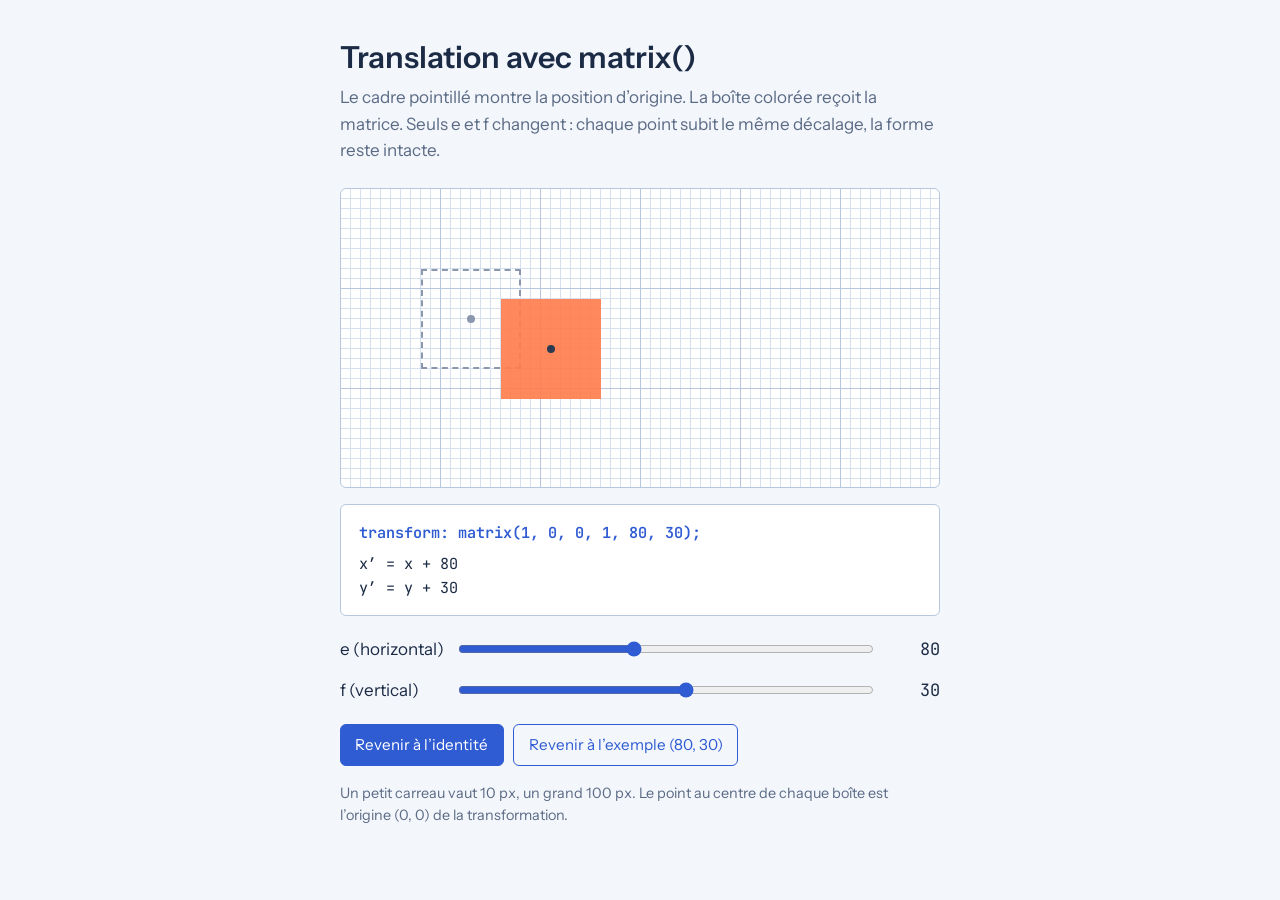
==== 01-translation/index.html @ 7845f2ae "From Claude artefact" ====
<!DOCTYPE html>
<html lang="fr">
<head>
<meta charset="UTF-8">
<meta name="viewport" content="width=device-width, initial-scale=1, viewport-fit=cover">
<title>matrix() : la translation</title>
<link rel="preconnect" href="https://fonts.googleapis.com">
<link rel="preconnect" href="https://fonts.gstatic.com" crossorigin>
<link href="https://fonts.googleapis.com/css2?family=Instrument+Sans:wght@400;600&family=JetBrains+Mono:wght@400;600&display=swap" rel="stylesheet">
<link rel="stylesheet" href="style.css">
</head>
<body>
<main>
  <h1>Translation avec matrix()</h1>
  <p>Le cadre pointillé montre la position d’origine. La boîte colorée reçoit la matrice. Seuls e et f changent : chaque point subit le même décalage, la forme reste intacte.</p>

  <div class="stage" aria-label="Zone de démonstration quadrillée, un grand carreau vaut 100 pixels">
    <div class="boite fantome"><span class="centre"></span></div>
    <div class="boite deplacee" id="boite"><span class="centre"></span></div>
  </div>

  <div class="formule" aria-live="polite">
    <span class="mono css" id="css">transform: matrix(1, 0, 0, 1, 80, 30);</span>
    <span class="mono" id="eq">x′ = x + 80
y′ = y + 30</span>
  </div>

  <div class="controles">
    <label><span>e (horizontal)</span><input type="range" id="e" min="-80" max="300" value="80"><span class="mono" id="ev">80</span></label>
    <label><span>f (vertical)</span><input type="range" id="f" min="-80" max="120" value="30"><span class="mono" id="fv">30</span></label>
    <div class="actions">
      <button class="principal" id="identite">Revenir à l’identité</button>
      <button id="exemple">Revenir à l’exemple (80, 30)</button>
    </div>
  </div>

  <p class="legende">Un petit carreau vaut 10 px, un grand 100 px. Le point au centre de chaque boîte est l’origine (0, 0) de la transformation.</p>
</main>
<script src="script.js"></script>
</body>
</html>
---- 01-translation/style.css ----
:root {
    --paper: #f3f6fb;
    --grid: #d6e0ee;
    --grid-strong: #b7c7de;
    --ink: #1c2b45;
    --muted: #5b6b85;
    --box: #ff7f50;
    --ghost: #8a97ad;
    --panel: #ffffff;
    --accent: #2f5bd3;
    color-scheme: light;
    box-sizing: border-box;
    padding-top: env(safe-area-inset-top, 0px);
    padding-bottom: env(safe-area-inset-bottom, 0px);
  }
  @media (prefers-color-scheme: dark) {
    :root:not([data-theme="light"]) {
      --paper: #121a28; --grid: #1f2b40; --grid-strong: #2d3d58;
      --ink: #e4ebf7; --muted: #9aa8c0; --box: #ff8a60; --ghost: #7d8ba3;
      --panel: #19233a; --accent: #7fa2ff; color-scheme: dark;
    }
  }
  :root[data-theme="dark"] {
    --paper: #121a28; --grid: #1f2b40; --grid-strong: #2d3d58;
    --ink: #e4ebf7; --muted: #9aa8c0; --box: #ff8a60; --ghost: #7d8ba3;
    --panel: #19233a; --accent: #7fa2ff; color-scheme: dark;
  }
  *, *::before, *::after { box-sizing: inherit; }
  html { scroll-padding-top: env(safe-area-inset-top, 0px); }
  body {
    margin: 0; background: var(--paper); color: var(--ink);
    font-family: "Instrument Sans", system-ui, -apple-system, "Segoe UI", sans-serif;
    font-size: 17px; line-height: 1.55;
  }
  main { max-width: 640px; margin: 0 auto; padding: 2.5rem 1.25rem 3rem; }
  h1 { font-size: 1.9rem; line-height: 1.2; margin: 0 0 .5rem; font-weight: 600; }
  p { margin: 0 0 1rem; color: var(--muted); max-width: 60ch; }
  code, .mono { font-family: "JetBrains Mono", ui-monospace, Menlo, Consolas, monospace; }

  .stage {
    position: relative; width: 100%; height: 300px; margin: 1.5rem 0 1rem;
    border: 1px solid var(--grid-strong); border-radius: 6px; overflow: hidden;
    background-color: var(--panel);
    background-image:
      linear-gradient(var(--grid-strong) 1px, transparent 1px),
      linear-gradient(90deg, var(--grid-strong) 1px, transparent 1px),
      linear-gradient(var(--grid) 1px, transparent 1px),
      linear-gradient(90deg, var(--grid) 1px, transparent 1px);
    background-size: 100px 100px, 100px 100px, 10px 10px, 10px 10px;
    background-position: -1px -1px;
  }
  .boite { position: absolute; top: 80px; left: 80px; width: 100px; height: 100px; }
  .fantome { border: 2px dashed var(--ghost); }
  .deplacee {
    background: var(--box); opacity: .92;
    transform: matrix(1, 0, 0, 1, 80, 30);
    transition: transform .35s ease;
  }
  .centre {
    position: absolute; width: 8px; height: 8px; margin: -4px 0 0 -4px;
    border-radius: 50%; left: 50%; top: 50%;
  }
  .fantome .centre { background: var(--ghost); }
  .deplacee .centre { background: var(--ink); }

  .formule {
    background: var(--panel); border: 1px solid var(--grid-strong); border-radius: 6px;
    padding: 1rem 1.1rem; margin-bottom: 1.25rem; overflow-x: auto;
  }
  .formule .mono { font-size: .95rem; white-space: pre; display: block; }
  .formule .css { color: var(--accent); font-weight: 600; margin-bottom: .5rem; }

  .controles { display: grid; gap: .9rem; }
  label { display: grid; grid-template-columns: 6.5rem 1fr 3.5rem; align-items: center; gap: .75rem; }
  label span:last-child { text-align: right; }
  input[type="range"] { width: 100%; accent-color: var(--accent); }
  .actions { display: flex; flex-wrap: wrap; gap: .6rem; margin-top: .4rem; }
  button {
    font: inherit; font-size: .95rem; padding: .5rem .9rem; border-radius: 6px; cursor: pointer;
    border: 1px solid var(--accent); background: transparent; color: var(--accent);
  }
  button.principal { background: var(--accent); color: var(--panel); }
  button:focus-visible, input:focus-visible { outline: 2px solid var(--accent); outline-offset: 2px; }
  .legende { font-size: .9rem; margin-top: 1rem; }
  @media (prefers-reduced-motion: reduce) { .deplacee { transition: none; } }
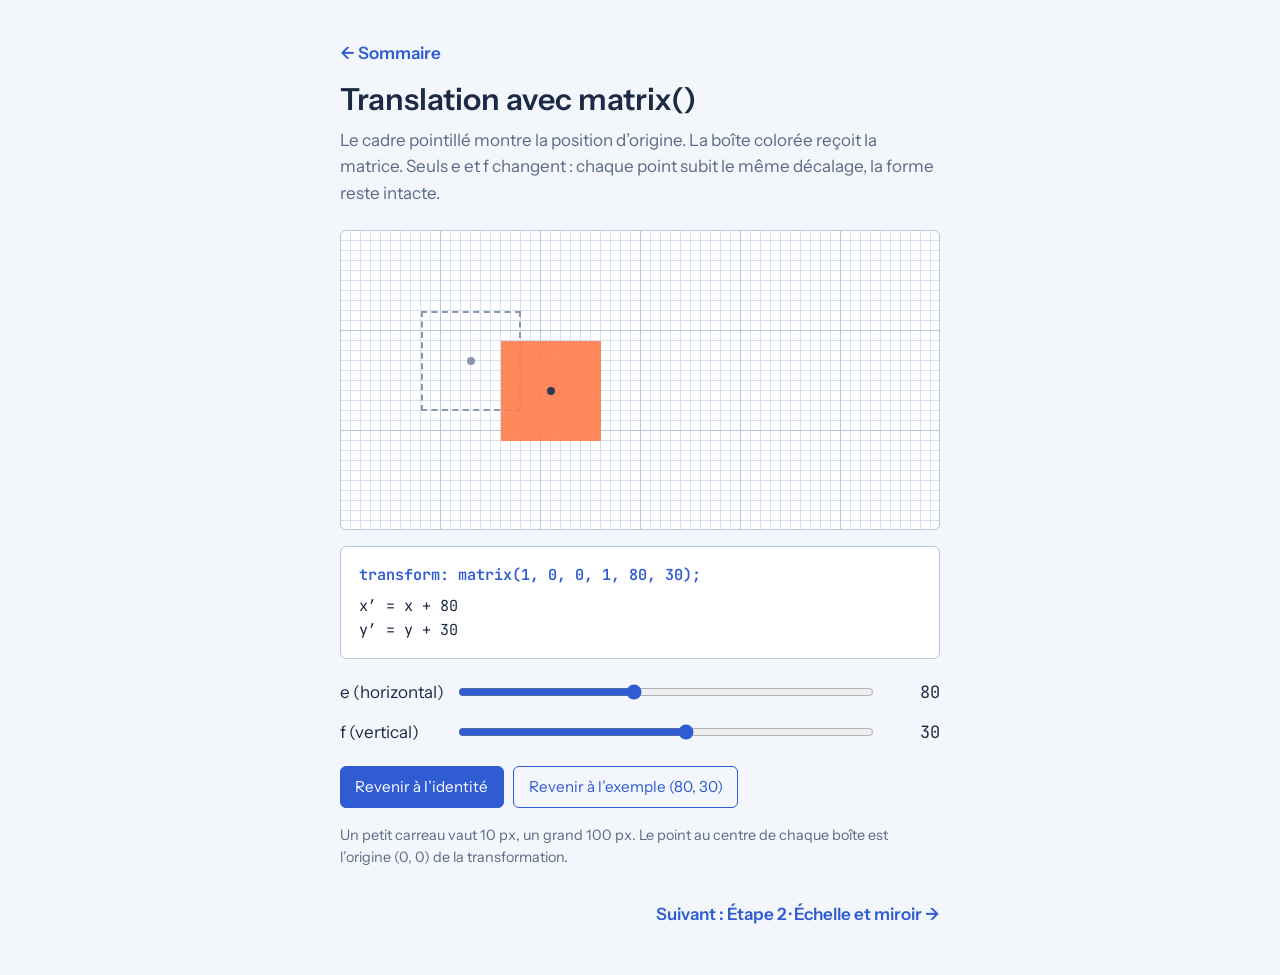
==== commit 4e6a1cfb: "cleaned navigation" ====
--- a/01-translation/index.html
+++ b/01-translation/index.html
@@ -11,6 +11,8 @@
 </head>
 <body>
 <main>
+  <nav class="nav-haut"><a href="../index.html">← Sommaire</a></nav>
+
   <h1>Translation avec matrix()</h1>
   <p>Le cadre pointillé montre la position d’origine. La boîte colorée reçoit la matrice. Seuls e et f changent : chaque point subit le même décalage, la forme reste intacte.</p>
 
@@ -35,6 +37,7 @@
   </div>
 
   <p class="legende">Un petit carreau vaut 10 px, un grand 100 px. Le point au centre de chaque boîte est l’origine (0, 0) de la transformation.</p>
+  <nav class="nav-bas"><a class="suiv" href="../02-echelle-miroir/index.html">Suivant : Étape 2 · Échelle et miroir →</a></nav>
 </main>
 <script src="script.js"></script>
 </body>
--- a/01-translation/style.css
+++ b/01-translation/style.css
@@ -83,3 +83,10 @@
   button:focus-visible, input:focus-visible { outline: 2px solid var(--accent); outline-offset: 2px; }
   .legende { font-size: .9rem; margin-top: 1rem; }
   @media (prefers-reduced-motion: reduce) { .deplacee { transition: none; } }
+
+/* navigation entre chapitres */
+.nav-haut { margin: 0 0 1rem; }
+.nav-bas { margin: 2rem 0 0; display: flex; justify-content: space-between; gap: 1rem; flex-wrap: wrap; }
+.nav-bas .suiv { margin-left: auto; text-align: right; }
+.nav-haut a, .nav-bas a { color: var(--accent, #2f5bd3); text-decoration: none; font-weight: 600; }
+.nav-haut a:hover, .nav-bas a:hover { text-decoration: underline; }
